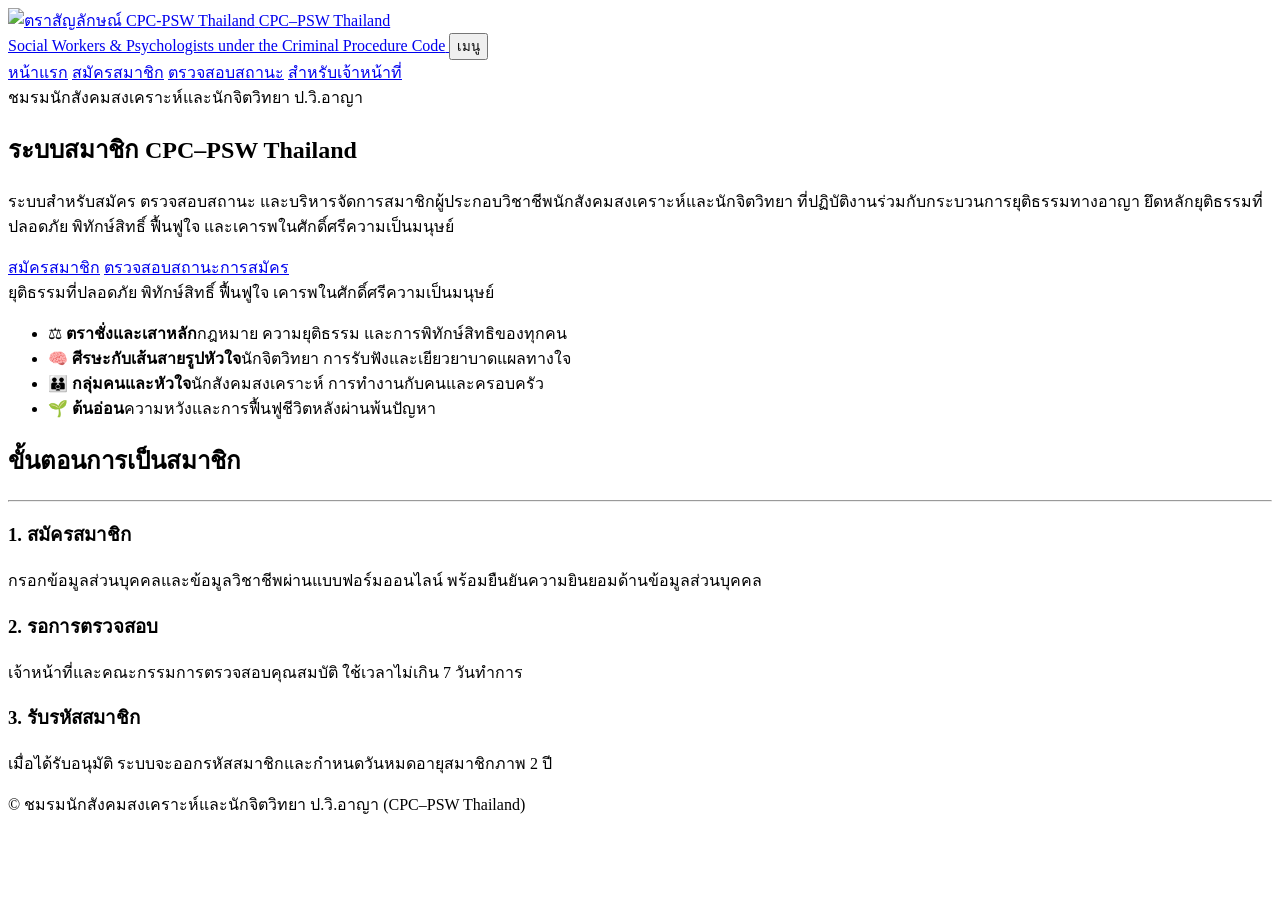
==== index.html @ a9001b17 "Add files via upload" ====
<!DOCTYPE html>
<html lang="th">
<head>
<meta charset="UTF-8">
<meta name="viewport" content="width=device-width, initial-scale=1.0">
<title>CPC–PSW Thailand — ระบบสมาชิก</title>
<meta name="description" content="ระบบสมาชิกชมรมนักสังคมสงเคราะห์และนักจิตวิทยา ป.วิ.อาญา">
<link rel="icon" href="assets/img/logo.png">
<link rel="stylesheet" href="assets/css/style.css">
</head>
<body>

<header class="site-header">
  <div class="wrap">
    <a href="index.html" class="brand">
      <img src="assets/img/logo.png" alt="ตราสัญลักษณ์ CPC-PSW Thailand">
      <span>
        <span class="brand-th">CPC–PSW Thailand</span><br>
        <span class="brand-en">Social Workers &amp; Psychologists under the Criminal Procedure Code</span>
      </span>
    </a>
    <button class="nav-toggle" aria-label="เปิดเมนู">เมนู</button>
    <nav class="site-nav">
      <a href="index.html" aria-current="page">หน้าแรก</a>
      <a href="register.html">สมัครสมาชิก</a>
      <a href="status.html">ตรวจสอบสถานะ</a>
      <a href="admin.html">สำหรับเจ้าหน้าที่</a>
    </nav>
  </div>
</header>

<section class="hero">
  <div class="wrap hero-grid">
    <div>
      <div class="hero-tag">ชมรมนักสังคมสงเคราะห์และนักจิตวิทยา ป.วิ.อาญา</div>
      <h1>ระบบสมาชิก CPC–PSW Thailand</h1>
      <p>ระบบสำหรับสมัคร ตรวจสอบสถานะ และบริหารจัดการสมาชิกผู้ประกอบวิชาชีพนักสังคมสงเคราะห์และนักจิตวิทยา ที่ปฏิบัติงานร่วมกับกระบวนการยุติธรรมทางอาญา ยึดหลักยุติธรรมที่ปลอดภัย พิทักษ์สิทธิ์ ฟื้นฟูใจ และเคารพในศักดิ์ศรีความเป็นมนุษย์</p>
      <div class="hero-actions">
        <a href="register.html" class="btn btn-primary">สมัครสมาชิก</a>
        <a href="status.html" class="btn btn-outline">ตรวจสอบสถานะการสมัคร</a>
      </div>
      <div class="value-strip">
        <span>ยุติธรรมที่ปลอดภัย</span>
        <span>พิทักษ์สิทธิ์</span>
        <span>ฟื้นฟูใจ</span>
        <span>เคารพในศักดิ์ศรีความเป็นมนุษย์</span>
      </div>
    </div>

    <div class="emblem-card">
      <ul>
        <li>
          <span class="emblem-ic">⚖</span>
          <span><strong>ตราชั่งและเสาหลัก</strong><span>กฎหมาย ความยุติธรรม และการพิทักษ์สิทธิของทุกคน</span></span>
        </li>
        <li>
          <span class="emblem-ic">🧠</span>
          <span><strong>ศีรษะกับเส้นสายรูปหัวใจ</strong><span>นักจิตวิทยา การรับฟังและเยียวยาบาดแผลทางใจ</span></span>
        </li>
        <li>
          <span class="emblem-ic">👪</span>
          <span><strong>กลุ่มคนและหัวใจ</strong><span>นักสังคมสงเคราะห์ การทำงานกับคนและครอบครัว</span></span>
        </li>
        <li>
          <span class="emblem-ic">🌱</span>
          <span><strong>ต้นอ่อน</strong><span>ความหวังและการฟื้นฟูชีวิตหลังผ่านพ้นปัญหา</span></span>
        </li>
      </ul>
    </div>
  </div>
</section>

<section class="section">
  <div class="wrap">
    <h2>ขั้นตอนการเป็นสมาชิก</h2>
    <hr class="rule">
    <div class="card-grid">
      <div class="info-card">
        <h3>1. สมัครสมาชิก</h3>
        <p>กรอกข้อมูลส่วนบุคคลและข้อมูลวิชาชีพผ่านแบบฟอร์มออนไลน์ พร้อมยืนยันความยินยอมด้านข้อมูลส่วนบุคคล</p>
      </div>
      <div class="info-card">
        <h3>2. รอการตรวจสอบ</h3>
        <p>เจ้าหน้าที่และคณะกรรมการตรวจสอบคุณสมบัติ ใช้เวลาไม่เกิน 7 วันทำการ</p>
      </div>
      <div class="info-card">
        <h3>3. รับรหัสสมาชิก</h3>
        <p>เมื่อได้รับอนุมัติ ระบบจะออกรหัสสมาชิกและกำหนดวันหมดอายุสมาชิกภาพ 2 ปี</p>
      </div>
    </div>
  </div>
</section>

<footer class="site-footer">
  <div class="wrap">
    © <span data-year></span> ชมรมนักสังคมสงเคราะห์และนักจิตวิทยา ป.วิ.อาญา (CPC–PSW Thailand)
  </div>
</footer>

<script src="assets/js/config.js"></script>
<script src="assets/js/app.js"></script>
</body>
</html>
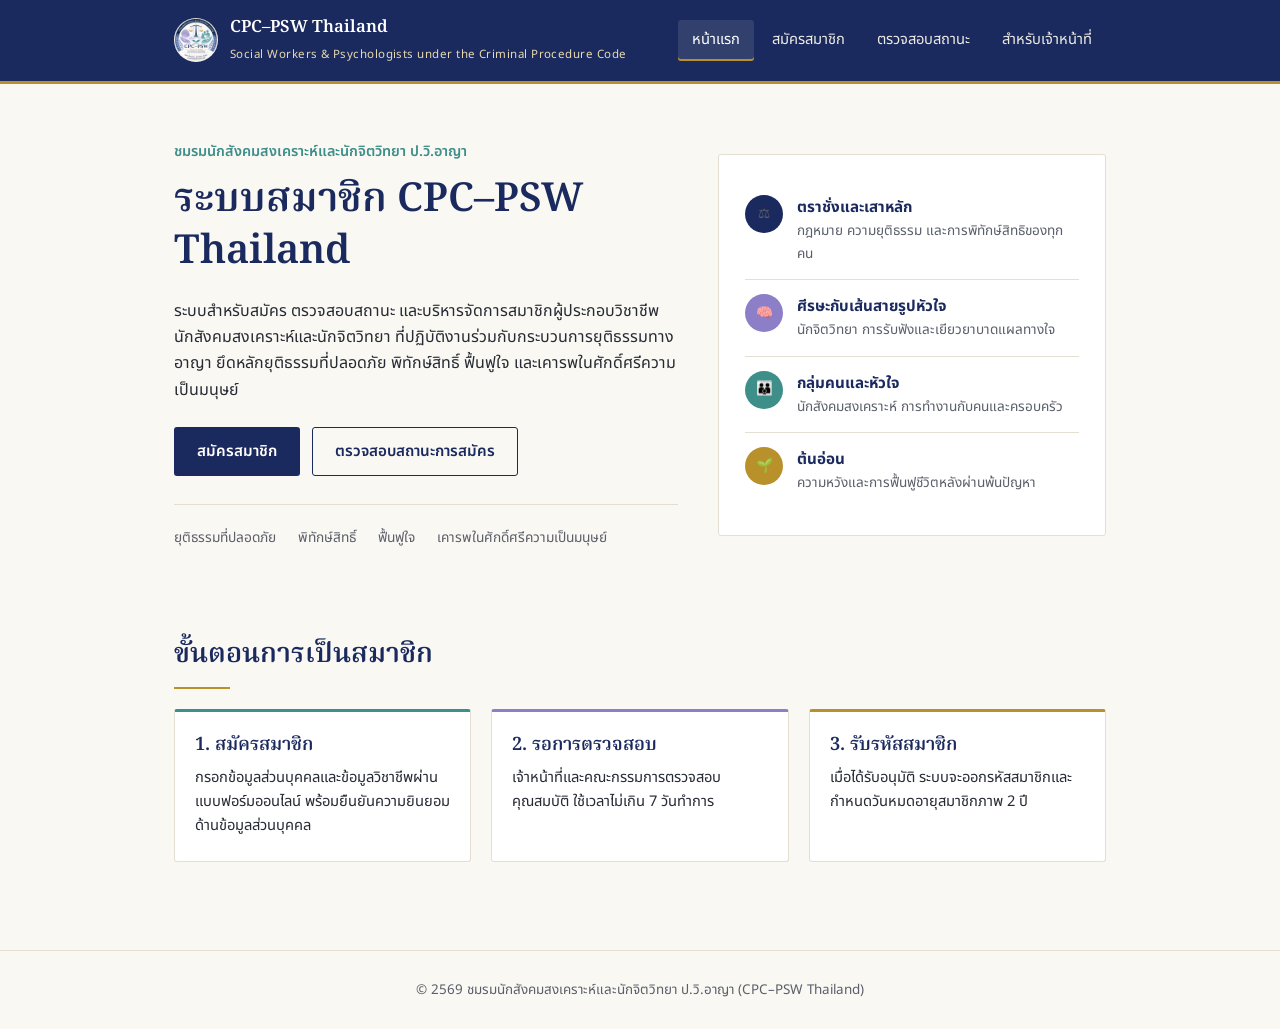
==== commit ad17146d: "Add files via upload" ====
--- a/index.html
+++ b/index.html
@@ -5,15 +5,15 @@
 <meta name="viewport" content="width=device-width, initial-scale=1.0">
 <title>CPC–PSW Thailand — ระบบสมาชิก</title>
 <meta name="description" content="ระบบสมาชิกชมรมนักสังคมสงเคราะห์และนักจิตวิทยา ป.วิ.อาญา">
-<link rel="icon" href="assets/img/logo.png">
-<link rel="stylesheet" href="assets/css/style.css">
+<link rel="icon" href="logo.png">
+<link rel="stylesheet" href="style.css">
 </head>
 <body>
 
 <header class="site-header">
   <div class="wrap">
     <a href="index.html" class="brand">
-      <img src="assets/img/logo.png" alt="ตราสัญลักษณ์ CPC-PSW Thailand">
+      <img src="logo.png" alt="ตราสัญลักษณ์ CPC-PSW Thailand">
       <span>
         <span class="brand-th">CPC–PSW Thailand</span><br>
         <span class="brand-en">Social Workers &amp; Psychologists under the Criminal Procedure Code</span>
@@ -97,7 +97,7 @@
   </div>
 </footer>
 
-<script src="assets/js/config.js"></script>
-<script src="assets/js/app.js"></script>
+<script src="config.js"></script>
+<script src="app.js"></script>
 </body>
 </html>
--- a/style.css
+++ b/style.css
@@ -0,0 +1,527 @@
+/* ==========================================================================
+   CPC-PSW Thailand — ระบบสมาชิก
+   Design tokens: institutional / "ledger" aesthetic drawn from the club seal
+   ========================================================================== */
+
+@import url('https://fonts.googleapis.com/css2?family=Noto+Serif+Thai:wght@500;600;700&family=Noto+Sans+Thai:wght@400;500;600;700&display=swap');
+
+:root {
+  --navy: #1B2A5E;
+  --navy-deep: #121D45;
+  --gold: #B8912B;
+  --gold-soft: #E7D9AF;
+  --purple: #8C7EC7;
+  --teal: #3E8E8A;
+  --cream: #FAF8F3;
+  --panel: #FFFFFF;
+  --ink: #262A34;
+  --ink-soft: #5B5F6B;
+  --line: #E4DFD2;
+  --red: #B8503F;
+  --radius: 3px;
+
+  --font-display: 'Noto Serif Thai', 'Noto Serif', serif;
+  --font-body: 'Noto Sans Thai', 'Noto Sans', system-ui, sans-serif;
+}
+
+* { box-sizing: border-box; }
+
+html { scroll-behavior: smooth; }
+
+body {
+  margin: 0;
+  background: var(--cream);
+  color: var(--ink);
+  font-family: var(--font-body);
+  font-size: 16px;
+  line-height: 1.65;
+  -webkit-font-smoothing: antialiased;
+}
+
+img { max-width: 100%; display: block; }
+
+a { color: var(--navy); }
+
+h1, h2, h3 {
+  font-family: var(--font-display);
+  color: var(--navy);
+  font-weight: 600;
+  line-height: 1.3;
+  margin: 0 0 .5em;
+}
+
+h1 { font-size: clamp(1.7rem, 1.3rem + 1.6vw, 2.5rem); }
+h2 { font-size: clamp(1.3rem, 1.1rem + 0.8vw, 1.7rem); }
+h3 { font-size: 1.15rem; }
+
+p { margin: 0 0 1em; color: var(--ink); max-width: 68ch; }
+
+.muted { color: var(--ink-soft); }
+
+/* ---------- layout ---------- */
+.wrap {
+  max-width: 980px;
+  margin: 0 auto;
+  padding: 0 24px;
+}
+
+.panel {
+  background: var(--panel);
+  border: 1px solid var(--line);
+  border-radius: var(--radius);
+  padding: 32px;
+}
+
+.rule {
+  border: none;
+  border-top: 2px solid var(--gold);
+  width: 56px;
+  margin: 6px 0 20px;
+}
+
+.rule.center { margin-left: auto; margin-right: auto; }
+
+.section {
+  padding: 48px 0;
+}
+
+.section + .section {
+  border-top: 1px solid var(--line);
+}
+
+/* ---------- header ---------- */
+.site-header {
+  background: var(--navy);
+  border-bottom: 3px solid var(--gold);
+}
+
+.site-header .wrap {
+  display: flex;
+  align-items: center;
+  gap: 16px;
+  padding-top: 14px;
+  padding-bottom: 14px;
+}
+
+.brand {
+  display: flex;
+  align-items: center;
+  gap: 12px;
+  text-decoration: none;
+  color: #fff;
+}
+
+.brand img {
+  width: 44px;
+  height: 44px;
+  border-radius: 50%;
+}
+
+.brand .brand-th {
+  font-family: var(--font-display);
+  font-size: 1.05rem;
+  font-weight: 600;
+  color: #fff;
+  line-height: 1.2;
+}
+
+.brand .brand-en {
+  font-size: .72rem;
+  letter-spacing: .04em;
+  color: var(--gold-soft);
+}
+
+.site-nav {
+  margin-left: auto;
+  display: flex;
+  gap: 4px;
+}
+
+.site-nav a {
+  color: #EDEBE2;
+  text-decoration: none;
+  font-size: .92rem;
+  padding: 8px 14px;
+  border-radius: var(--radius);
+  transition: background .15s ease, color .15s ease;
+}
+
+.site-nav a:hover,
+.site-nav a[aria-current="page"] {
+  background: rgba(255,255,255,.1);
+  color: #fff;
+}
+
+.site-nav a[aria-current="page"] {
+  box-shadow: inset 0 -2px 0 var(--gold);
+}
+
+/* mobile nav toggle */
+.nav-toggle { display: none; }
+
+@media (max-width: 640px) {
+  .site-nav {
+    position: absolute;
+    top: 64px; left: 0; right: 0;
+    background: var(--navy-deep);
+    flex-direction: column;
+    padding: 8px 24px 16px;
+    display: none;
+  }
+  .site-nav.open { display: flex; }
+  .nav-toggle {
+    display: inline-flex;
+    margin-left: auto;
+    background: none;
+    border: 1px solid rgba(255,255,255,.35);
+    color: #fff;
+    border-radius: var(--radius);
+    padding: 6px 10px;
+    font-size: .85rem;
+    cursor: pointer;
+  }
+  .site-header .wrap { flex-wrap: wrap; position: relative; }
+}
+
+/* ---------- hero ---------- */
+.hero {
+  padding: 56px 0 40px;
+}
+
+.hero-grid {
+  display: grid;
+  grid-template-columns: 1.3fr 1fr;
+  gap: 40px;
+  align-items: center;
+}
+
+@media (max-width: 780px) {
+  .hero-grid { grid-template-columns: 1fr; }
+}
+
+.hero-tag {
+  font-family: var(--font-body);
+  color: var(--teal);
+  font-weight: 600;
+  font-size: .9rem;
+  margin-bottom: 10px;
+}
+
+.hero-actions {
+  display: flex;
+  gap: 12px;
+  margin-top: 24px;
+  flex-wrap: wrap;
+}
+
+.value-strip {
+  display: flex;
+  flex-wrap: wrap;
+  gap: 10px 22px;
+  margin-top: 28px;
+  padding-top: 22px;
+  border-top: 1px solid var(--line);
+  font-size: .86rem;
+  color: var(--ink-soft);
+}
+
+.emblem-card {
+  background: var(--panel);
+  border: 1px solid var(--line);
+  border-radius: var(--radius);
+  padding: 26px;
+}
+
+.emblem-card ul { list-style: none; margin: 0; padding: 0; }
+
+.emblem-card li {
+  display: flex;
+  gap: 14px;
+  padding: 14px 0;
+}
+
+.emblem-card li + li { border-top: 1px solid var(--line); }
+
+.emblem-ic {
+  flex: none;
+  width: 38px; height: 38px;
+  border-radius: 50%;
+  display: flex; align-items: center; justify-content: center;
+  color: #fff;
+  font-size: 1rem;
+}
+
+.emblem-card li:nth-child(1) .emblem-ic { background: var(--navy); }
+.emblem-card li:nth-child(2) .emblem-ic { background: var(--purple); }
+.emblem-card li:nth-child(3) .emblem-ic { background: var(--teal); }
+.emblem-card li:nth-child(4) .emblem-ic { background: var(--gold); }
+
+.emblem-card strong { display: block; color: var(--navy); font-size: .95rem; }
+.emblem-card span { color: var(--ink-soft); font-size: .85rem; }
+
+/* ---------- cards / grids ---------- */
+.card-grid {
+  display: grid;
+  grid-template-columns: repeat(3, 1fr);
+  gap: 20px;
+}
+
+@media (max-width: 780px) {
+  .card-grid { grid-template-columns: 1fr; }
+}
+
+.info-card {
+  border: 1px solid var(--line);
+  border-top: 3px solid var(--teal);
+  background: var(--panel);
+  padding: 22px 20px;
+  border-radius: var(--radius);
+}
+
+.info-card:nth-child(2) { border-top-color: var(--purple); }
+.info-card:nth-child(3) { border-top-color: var(--gold); }
+
+.info-card h3 { margin-bottom: 8px; }
+.info-card p { font-size: .92rem; margin: 0; }
+
+/* ---------- forms ---------- */
+form fieldset {
+  border: none;
+  padding: 0;
+  margin: 0 0 28px;
+}
+
+form legend {
+  font-family: var(--font-display);
+  color: var(--navy);
+  font-weight: 600;
+  font-size: 1.05rem;
+  padding: 0 0 4px;
+  margin-bottom: 14px;
+  border-bottom: 2px solid var(--gold);
+  width: 100%;
+}
+
+.field-grid {
+  display: grid;
+  grid-template-columns: 1fr 1fr;
+  gap: 18px;
+}
+
+@media (max-width: 640px) {
+  .field-grid { grid-template-columns: 1fr; }
+}
+
+.field { margin-bottom: 18px; }
+.field.full { grid-column: 1 / -1; }
+
+label {
+  display: block;
+  font-size: .88rem;
+  font-weight: 600;
+  color: var(--ink);
+  margin-bottom: 6px;
+}
+
+label .req { color: var(--red); margin-left: 2px; }
+
+input[type=text], input[type=tel], input[type=email], input[type=date],
+input[type=number], input[type=password], select, textarea {
+  width: 100%;
+  padding: 10px 12px;
+  border: 1px solid #C9C3B3;
+  border-radius: var(--radius);
+  font-family: var(--font-body);
+  font-size: .95rem;
+  background: #fff;
+  color: var(--ink);
+}
+
+input:focus, select:focus, textarea:focus {
+  outline: none;
+  border-color: var(--navy);
+  box-shadow: 0 0 0 3px rgba(27,42,94,.12);
+}
+
+textarea { min-height: 90px; resize: vertical; }
+
+.radio-row, .check-row {
+  display: flex;
+  gap: 20px;
+  flex-wrap: wrap;
+  align-items: center;
+}
+
+.radio-opt, .check-opt {
+  display: flex;
+  align-items: center;
+  gap: 8px;
+  font-weight: 400;
+  font-size: .92rem;
+}
+
+.radio-opt input, .check-opt input { width: auto; }
+
+.consent-box {
+  background: var(--cream);
+  border: 1px solid var(--line);
+  border-radius: var(--radius);
+  padding: 16px 18px;
+  font-size: .88rem;
+  color: var(--ink-soft);
+}
+
+.hint { font-size: .8rem; color: var(--ink-soft); margin-top: 4px; }
+
+/* ---------- buttons ---------- */
+.btn {
+  display: inline-flex;
+  align-items: center;
+  justify-content: center;
+  gap: 8px;
+  padding: 11px 22px;
+  border-radius: var(--radius);
+  font-family: var(--font-body);
+  font-weight: 600;
+  font-size: .95rem;
+  text-decoration: none;
+  cursor: pointer;
+  border: 1px solid transparent;
+  transition: background .15s ease, color .15s ease, border-color .15s ease;
+}
+
+.btn-primary { background: var(--navy); color: #fff; }
+.btn-primary:hover { background: var(--navy-deep); }
+
+.btn-outline { background: transparent; color: var(--navy); border-color: var(--navy); }
+.btn-outline:hover { background: var(--navy); color: #fff; }
+
+.btn-gold { background: var(--gold); color: #fff; }
+.btn-gold:hover { background: #9C7A22; }
+
+.btn-danger { background: transparent; color: var(--red); border-color: var(--red); }
+.btn-danger:hover { background: var(--red); color: #fff; }
+
+.btn-sm { padding: 6px 12px; font-size: .82rem; }
+
+.btn[disabled] { opacity: .55; cursor: not-allowed; }
+
+/* ---------- status badges ---------- */
+.badge {
+  display: inline-block;
+  padding: 4px 12px;
+  border-radius: 999px;
+  font-size: .8rem;
+  font-weight: 600;
+}
+
+.badge-pending { background: #F3E7C9; color: #8A6A10; }
+.badge-active { background: #D8EEEA; color: #1F6B66; }
+.badge-rejected { background: #F4DEDA; color: var(--red); }
+.badge-suspended { background: #E6E1F3; color: #5B4A96; }
+.badge-expired { background: #E7E7E7; color: #66686E; }
+
+/* ---------- messages ---------- */
+.alert {
+  padding: 14px 16px;
+  border-radius: var(--radius);
+  font-size: .92rem;
+  margin-bottom: 20px;
+  border: 1px solid transparent;
+}
+
+.alert-success { background: #E4F1EE; color: #1F6B66; border-color: #BFE0D8; }
+.alert-error { background: #F7E7E3; color: var(--red); border-color: #ECC4BA; }
+.alert-info { background: #EDEEF7; color: var(--navy); border-color: #D2D6EE; }
+
+/* ---------- result / member card ---------- */
+.result-card {
+  border: 1px solid var(--line);
+  border-radius: var(--radius);
+  overflow: hidden;
+  background: var(--panel);
+}
+
+.result-card .rc-head {
+  background: var(--navy);
+  color: #fff;
+  padding: 18px 22px;
+  display: flex;
+  justify-content: space-between;
+  align-items: center;
+  gap: 12px;
+  flex-wrap: wrap;
+}
+
+.result-card .rc-body {
+  padding: 22px;
+  display: grid;
+  grid-template-columns: repeat(2, 1fr);
+  gap: 14px 24px;
+}
+
+@media (max-width: 560px) {
+  .result-card .rc-body { grid-template-columns: 1fr; }
+}
+
+.rc-item .rc-label { font-size: .78rem; color: var(--ink-soft); }
+.rc-item .rc-value { font-size: .98rem; font-weight: 600; color: var(--ink); }
+
+/* ---------- table (admin) ---------- */
+.table-wrap { overflow-x: auto; border: 1px solid var(--line); border-radius: var(--radius); }
+
+table { width: 100%; border-collapse: collapse; font-size: .88rem; min-width: 760px; }
+
+thead th {
+  background: var(--navy);
+  color: #fff;
+  text-align: left;
+  padding: 10px 12px;
+  font-weight: 600;
+  white-space: nowrap;
+}
+
+tbody td {
+  padding: 10px 12px;
+  border-top: 1px solid var(--line);
+  vertical-align: middle;
+}
+
+tbody tr:nth-child(even) { background: #FBFAF6; }
+
+.row-actions { display: flex; gap: 6px; flex-wrap: wrap; }
+
+.filter-bar {
+  display: flex;
+  gap: 10px;
+  flex-wrap: wrap;
+  align-items: center;
+  margin-bottom: 16px;
+}
+
+.filter-bar select, .filter-bar input {
+  width: auto;
+}
+
+/* ---------- footer ---------- */
+.site-footer {
+  border-top: 1px solid var(--line);
+  padding: 28px 0;
+  margin-top: 40px;
+  font-size: .84rem;
+  color: var(--ink-soft);
+  text-align: center;
+}
+
+/* ---------- utility ---------- */
+.stack { display: flex; flex-direction: column; gap: 16px; }
+.center { text-align: center; }
+.hidden { display: none !important; }
+.spinner {
+  width: 18px; height: 18px;
+  border: 2px solid rgba(255,255,255,.4);
+  border-top-color: #fff;
+  border-radius: 50%;
+  animation: spin .7s linear infinite;
+}
+@keyframes spin { to { transform: rotate(360deg); } }
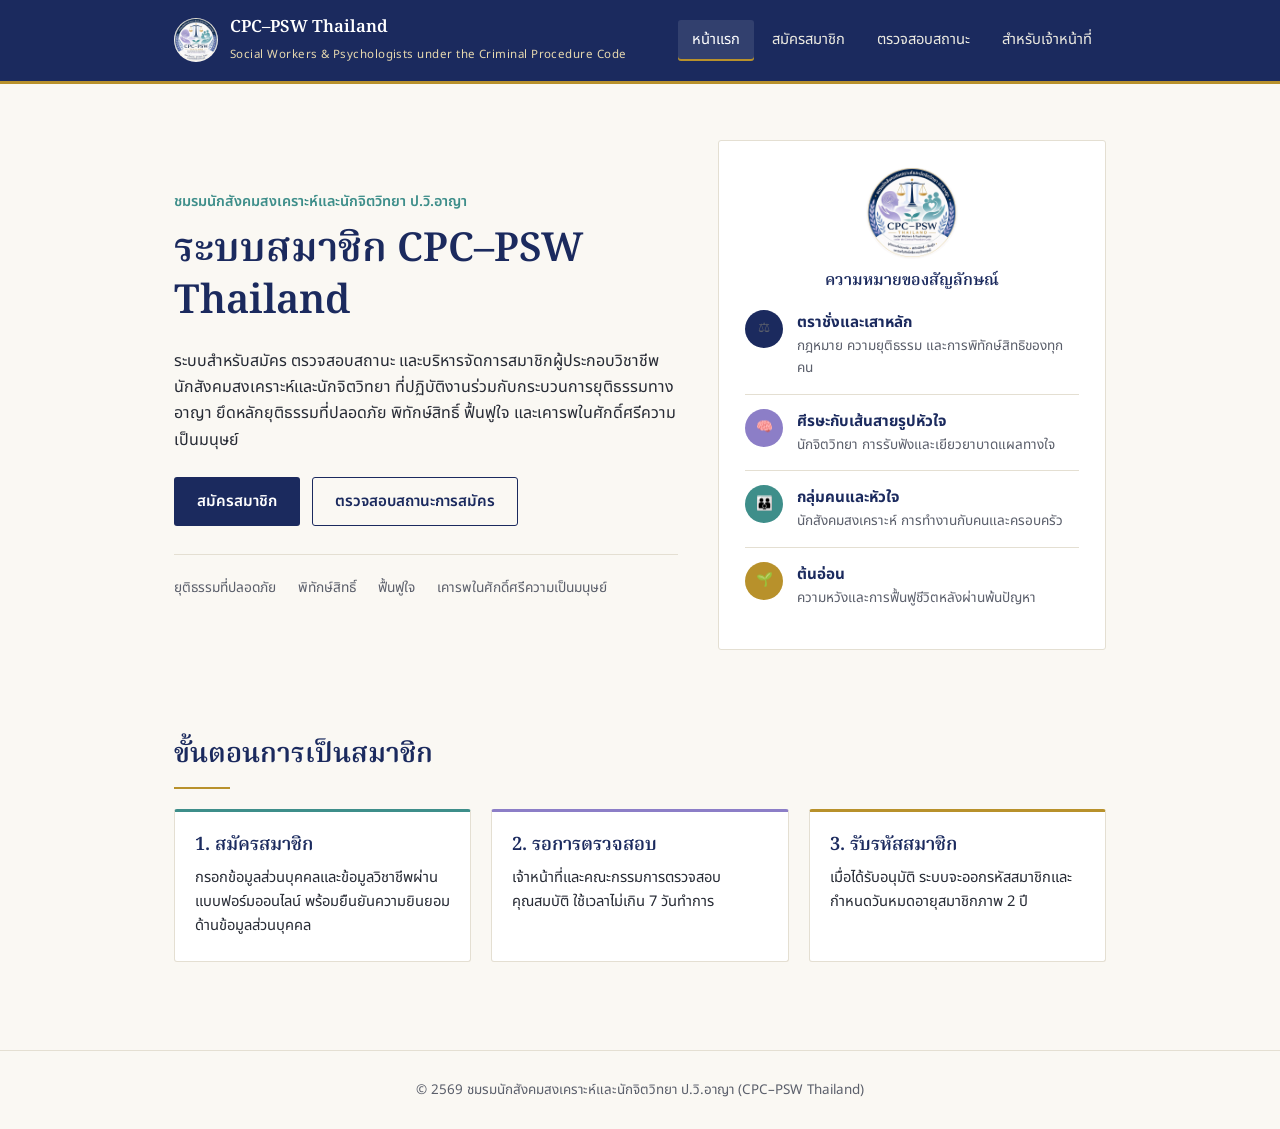
==== commit dc4e56eb: "Add files via upload" ====
--- a/index.html
+++ b/index.html
@@ -48,6 +48,10 @@
     </div>
 
     <div class="emblem-card">
+      <div class="emblem-card-logo">
+        <img src="logo.png" alt="ตราสัญลักษณ์ชมรม CPC–PSW Thailand">
+      </div>
+      <h3 class="emblem-card-title">ความหมายของสัญลักษณ์</h3>
       <ul>
         <li>
           <span class="emblem-ic">⚖</span>
--- a/style.css
+++ b/style.css
@@ -232,6 +232,24 @@
   padding: 26px;
 }
 
+.emblem-card-logo {
+  display: flex;
+  justify-content: center;
+  margin-bottom: 12px;
+}
+
+.emblem-card-logo img {
+  width: 92px;
+  height: 92px;
+  border-radius: 50%;
+}
+
+.emblem-card-title {
+  text-align: center;
+  font-size: 1rem;
+  margin-bottom: 4px;
+}
+
 .emblem-card ul { list-style: none; margin: 0; padding: 0; }
 
 .emblem-card li {
@@ -361,6 +379,51 @@
 }
 
 .radio-opt input, .check-opt input { width: auto; }
+
+/* member type selection cards */
+.member-type-grid {
+  display: grid;
+  grid-template-columns: repeat(3, 1fr);
+  gap: 14px;
+}
+
+@media (max-width: 720px) {
+  .member-type-grid { grid-template-columns: 1fr; }
+}
+
+.member-type-opt {
+  display: block;
+  border: 1px solid #C9C3B3;
+  border-radius: var(--radius);
+  padding: 14px 16px;
+  cursor: pointer;
+  transition: border-color .15s ease, background .15s ease;
+  font-weight: 400;
+}
+
+.member-type-opt:has(input:checked) {
+  border-color: var(--navy);
+  background: #F1F2F8;
+}
+
+.member-type-opt input {
+  width: auto;
+  margin-right: 8px;
+}
+
+.mt-title {
+  font-weight: 700;
+  color: var(--navy);
+  font-size: .95rem;
+}
+
+.mt-desc {
+  display: block;
+  margin-top: 6px;
+  font-size: .82rem;
+  color: var(--ink-soft);
+  line-height: 1.5;
+}
 
 .consent-box {
   background: var(--cream);
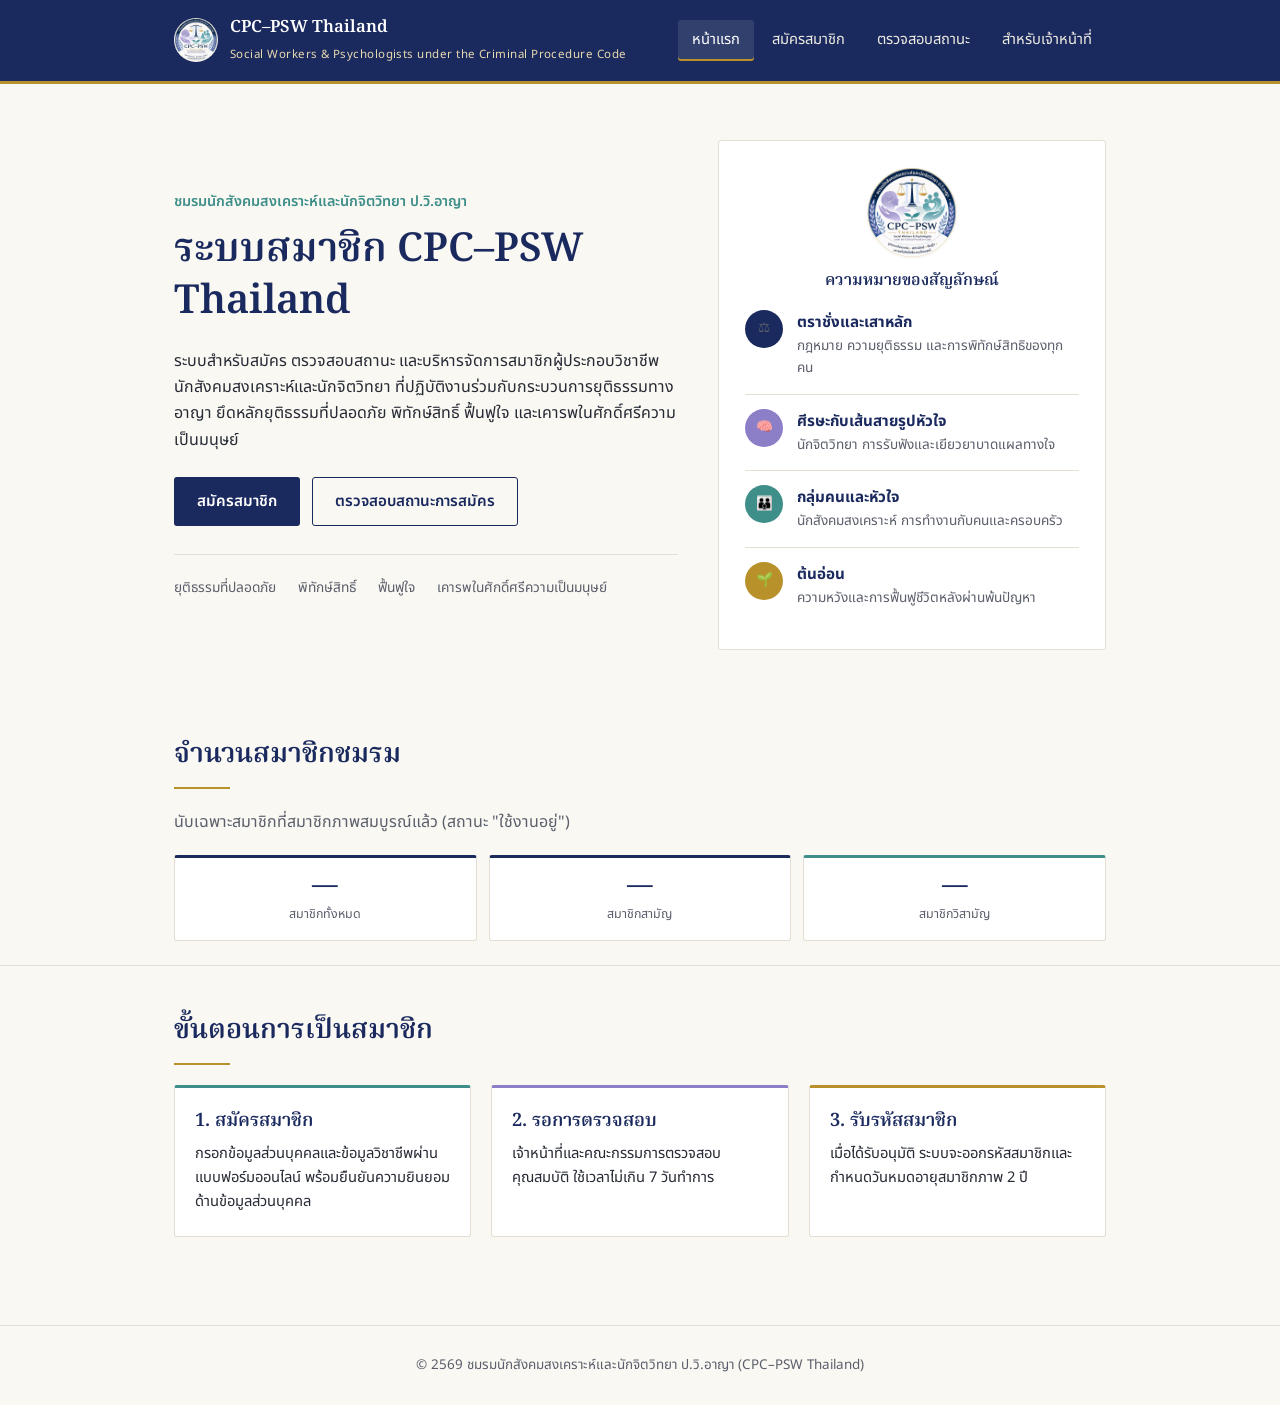
==== commit 42ddb525: "Add files via upload" ====
--- a/index.html
+++ b/index.html
@@ -74,6 +74,32 @@
   </div>
 </section>
 
+<section class="section" style="padding-bottom:0">
+  <div class="wrap">
+    <h2>จำนวนสมาชิกชมรม</h2>
+    <hr class="rule">
+    <p class="muted" style="margin-bottom:20px">นับเฉพาะสมาชิกที่สมาชิกภาพสมบูรณ์แล้ว (สถานะ "ใช้งานอยู่")</p>
+    <div class="stat-grid">
+      <div class="stat-card">
+        <div class="stat-value" id="pubStatTotal">—</div>
+        <div class="stat-label">สมาชิกทั้งหมด</div>
+      </div>
+      <div class="stat-card stat-type-samanya">
+        <div class="stat-value" id="pubStatSamanya">—</div>
+        <div class="stat-label">สมาชิกสามัญ</div>
+      </div>
+      <div class="stat-card stat-type-wisamanya">
+        <div class="stat-value" id="pubStatWisamanya">—</div>
+        <div class="stat-label">สมาชิกวิสามัญ</div>
+      </div>
+      <div class="stat-card stat-type-honorary hidden" id="pubStatHonoraryCard">
+        <div class="stat-value" id="pubStatHonorary">—</div>
+        <div class="stat-label">สมาชิกกิตติมศักดิ์</div>
+      </div>
+    </div>
+  </div>
+</section>
+
 <section class="section">
   <div class="wrap">
     <h2>ขั้นตอนการเป็นสมาชิก</h2>
@@ -103,5 +129,6 @@
 
 <script src="config.js"></script>
 <script src="app.js"></script>
+<script src="index.js"></script>
 </body>
 </html>
--- a/style.css
+++ b/style.css
@@ -11,7 +11,9 @@
   --gold: #B8912B;
   --gold-soft: #E7D9AF;
   --purple: #8C7EC7;
+  --purple-deep: #4A3F82;
   --teal: #3E8E8A;
+  --teal-deep: #1E4B49;
   --cream: #FAF8F3;
   --panel: #FFFFFF;
   --ink: #262A34;
@@ -363,6 +365,23 @@
 
 textarea { min-height: 90px; resize: vertical; }
 
+input[type=file] {
+  width: 100%;
+  padding: 9px 10px;
+  border: 1px dashed #C9C3B3;
+  border-radius: var(--radius);
+  background: var(--cream);
+  font-family: var(--font-body);
+  font-size: .88rem;
+  color: var(--ink-soft);
+}
+
+select:disabled {
+  background: #F3F1EA;
+  color: #9A9689;
+  cursor: not-allowed;
+}
+
 .radio-row, .check-row {
   display: flex;
   gap: 20px;
@@ -383,12 +402,8 @@
 /* member type selection cards */
 .member-type-grid {
   display: grid;
-  grid-template-columns: repeat(3, 1fr);
+  grid-template-columns: repeat(auto-fit, minmax(240px, 1fr));
   gap: 14px;
-}
-
-@media (max-width: 720px) {
-  .member-type-grid { grid-template-columns: 1fr; }
 }
 
 .member-type-opt {
@@ -483,6 +498,7 @@
 .badge-rejected { background: #F4DEDA; color: var(--red); }
 .badge-suspended { background: #E6E1F3; color: #5B4A96; }
 .badge-expired { background: #E7E7E7; color: #66686E; }
+.badge-needinfo { background: #FCE4D6; color: #B8622F; }
 
 /* ---------- messages ---------- */
 .alert {
@@ -564,6 +580,508 @@
 
 .filter-bar select, .filter-bar input {
   width: auto;
+}
+
+/* ---------- admin dashboard stats ---------- */
+.stat-grid {
+  display: grid;
+  grid-template-columns: repeat(auto-fit, minmax(120px, 1fr));
+  gap: 12px;
+  margin-bottom: 24px;
+}
+
+@media (max-width: 520px) {
+  .stat-grid { grid-template-columns: repeat(2, 1fr); }
+}
+
+.stat-card {
+  background: var(--panel);
+  border: 1px solid var(--line);
+  border-top: 3px solid var(--navy);
+  border-radius: var(--radius);
+  padding: 14px 16px;
+  text-align: center;
+}
+
+.stat-card.stat-pending { border-top-color: var(--gold); }
+.stat-card.stat-needinfo { border-top-color: #B8622F; }
+.stat-card.stat-active { border-top-color: var(--teal); }
+.stat-card.stat-suspended { border-top-color: var(--purple); }
+.stat-card.stat-expired { border-top-color: #9A9689; }
+.stat-card.stat-rejected { border-top-color: var(--red); }
+
+.stat-card.stat-type-samanya { border-top-color: var(--navy); }
+.stat-card.stat-type-wisamanya { border-top-color: var(--teal); }
+.stat-card.stat-type-honorary { border-top-color: var(--purple); }
+
+/* ---------- profession ratio bar ---------- */
+.profession-bar {
+  display: flex;
+  height: 14px;
+  border-radius: 999px;
+  overflow: hidden;
+  background: var(--line);
+  margin-bottom: 16px;
+}
+
+.profession-bar-seg {
+  height: 100%;
+  transition: width .3s ease;
+}
+
+.seg-social { background: var(--teal); }
+.seg-psych { background: var(--purple); }
+.seg-other { background: var(--gold); }
+
+.profession-legend {
+  display: flex;
+  gap: 22px;
+  flex-wrap: wrap;
+  font-size: .88rem;
+  color: var(--ink);
+}
+
+.profession-legend-item {
+  display: flex;
+  align-items: center;
+  gap: 8px;
+}
+
+.profession-legend .dot {
+  width: 10px;
+  height: 10px;
+  border-radius: 50%;
+  display: inline-block;
+  flex: none;
+}
+
+.dot-social { background: var(--teal); }
+.dot-psych { background: var(--purple); }
+.dot-other { background: var(--gold); }
+
+.seg-samanya { background: var(--navy); }
+.seg-wisamanya { background: var(--teal); }
+.seg-honorary { background: var(--purple); }
+.dot-samanya { background: var(--navy); }
+.dot-wisamanya { background: var(--teal); }
+.dot-honorary { background: var(--purple); }
+
+/* ---------- admin tabs ---------- */
+.admin-tabs {
+  display: flex;
+  gap: 4px;
+  border-bottom: 1px solid var(--line);
+  margin: 24px 0 20px;
+}
+
+.admin-tab {
+  background: none;
+  border: none;
+  border-bottom: 3px solid transparent;
+  padding: 10px 18px;
+  font-family: var(--font-body);
+  font-weight: 600;
+  font-size: .92rem;
+  color: var(--ink-soft);
+  cursor: pointer;
+  transition: color .15s ease, border-color .15s ease;
+}
+
+.admin-tab:hover { color: var(--navy); }
+
+.admin-tab.active {
+  color: var(--navy);
+  border-bottom-color: var(--gold);
+}
+
+.admin-tab-panel.hidden { display: none; }
+
+.stat-value {
+  font-family: var(--font-display);
+  font-size: 1.6rem;
+  font-weight: 700;
+  color: var(--navy);
+  line-height: 1.2;
+}
+
+.stat-label {
+  font-size: .78rem;
+  color: var(--ink-soft);
+  margin-top: 2px;
+}
+
+/* ---------- modal ---------- */
+.modal-backdrop {
+  position: fixed;
+  inset: 0;
+  background: rgba(20, 24, 40, .5);
+  display: flex;
+  align-items: center;
+  justify-content: center;
+  padding: 20px;
+  z-index: 100;
+}
+
+.modal-box {
+  background: var(--panel);
+  border-radius: var(--radius);
+  max-width: 640px;
+  width: 100%;
+  max-height: 86vh;
+  overflow-y: auto;
+  box-shadow: 0 20px 50px rgba(0,0,0,.25);
+}
+
+.modal-head {
+  display: flex;
+  align-items: center;
+  justify-content: space-between;
+  padding: 18px 22px;
+  border-bottom: 1px solid var(--line);
+  position: sticky;
+  top: 0;
+  background: var(--panel);
+}
+
+.modal-close {
+  background: none;
+  border: none;
+  font-size: 1.1rem;
+  color: var(--ink-soft);
+  cursor: pointer;
+  line-height: 1;
+  padding: 4px;
+}
+
+.modal-body {
+  padding: 22px;
+}
+
+.detail-section + .detail-section {
+  margin-top: 20px;
+  padding-top: 16px;
+  border-top: 1px solid var(--line);
+}
+
+.detail-section h4 {
+  font-family: var(--font-display);
+  color: var(--navy);
+  font-size: .95rem;
+  margin: 0 0 12px;
+}
+
+.detail-grid {
+  display: grid;
+  grid-template-columns: repeat(2, 1fr);
+  gap: 10px 20px;
+}
+
+@media (max-width: 520px) {
+  .detail-grid { grid-template-columns: 1fr; }
+}
+
+.detail-item .dt-label {
+  font-size: .76rem;
+  color: var(--ink-soft);
+}
+
+.detail-item .dt-value {
+  font-size: .92rem;
+  font-weight: 600;
+  color: var(--ink);
+  word-break: break-word;
+}
+
+.detail-photo {
+  max-width: 100%;
+  max-height: 320px;
+  border: 1px solid var(--line);
+  border-radius: var(--radius);
+  margin-top: 8px;
+}
+
+/* ---------- membership e-card (landscape, 16:9-ish "share image" size) ---------- */
+.member-ecard {
+  width: 100%;
+  max-width: 520px;
+  aspect-ratio: 16 / 9;
+  margin: 0 auto;
+  border-radius: 18px;
+  padding: 24px 26px 18px;
+  display: flex;
+  flex-direction: column;
+  justify-content: space-between;
+  color: #fff;
+  box-shadow: 0 20px 45px rgba(18, 29, 69, .38);
+  position: relative;
+  overflow: hidden;
+}
+
+/* ธีมสีตามประเภทสมาชิก */
+.member-ecard.theme-samanya {
+  background:
+    radial-gradient(circle at 100% 0%, rgba(184,145,43,.32), transparent 55%),
+    linear-gradient(155deg, var(--navy) 0%, var(--navy-deep) 100%);
+}
+
+.member-ecard.theme-wisamanya {
+  background:
+    radial-gradient(circle at 100% 0%, rgba(184,145,43,.28), transparent 55%),
+    linear-gradient(155deg, var(--teal) 0%, var(--teal-deep) 100%);
+}
+
+.member-ecard.theme-honorary {
+  background:
+    radial-gradient(circle at 100% 0%, rgba(184,145,43,.3), transparent 55%),
+    linear-gradient(155deg, var(--purple) 0%, var(--purple-deep) 100%);
+}
+
+.member-ecard::before {
+  content: "";
+  position: absolute;
+  inset: 0;
+  border: 1px solid rgba(231, 217, 175, .4);
+  border-radius: 18px;
+  pointer-events: none;
+  z-index: 4;
+}
+
+/* ลายเส้นทแยงบางๆ ทั่วบัตร ให้พื้นผิวมีมิติ (ลดความเข้มลงเพื่อไม่รบกวนการอ่านข้อความ) */
+.ecard-texture {
+  position: absolute;
+  inset: 0;
+  background-image: repeating-linear-gradient(
+    135deg,
+    rgba(255,255,255,.04) 0px,
+    rgba(255,255,255,.04) 2px,
+    transparent 2px,
+    transparent 16px
+  );
+  pointer-events: none;
+  z-index: 0;
+}
+
+/* วงกลมไล่เฉดขนาดใหญ่มุมขวาล่าง */
+.member-ecard::after {
+  content: "";
+  position: absolute;
+  width: 65%;
+  aspect-ratio: 1;
+  right: -18%;
+  bottom: -32%;
+  border-radius: 50%;
+  background: radial-gradient(circle, rgba(255,255,255,.10) 0%, transparent 68%);
+  pointer-events: none;
+  z-index: 1;
+}
+
+/* วงแหวนเส้นขอบบางมุมขวาบน */
+.ecard-ring {
+  position: absolute;
+  width: 130px;
+  height: 130px;
+  right: -35px;
+  top: -45px;
+  border-radius: 50%;
+  border: 1.5px solid rgba(231, 217, 175, .25);
+  pointer-events: none;
+  z-index: 1;
+}
+
+/* ลายจุดตกแต่งมุมขวาบน */
+.ecard-dots {
+  position: absolute;
+  top: 20px;
+  right: 56px;
+  width: 90px;
+  height: 54px;
+  background-image: radial-gradient(rgba(255,255,255,.32) 1.4px, transparent 1.8px);
+  background-size: 11px 11px;
+  pointer-events: none;
+  z-index: 1;
+}
+
+/* เส้นทแยงสีทองพาดมุมขวา */
+.ecard-diagonal {
+  position: absolute;
+  top: -25%;
+  right: 12%;
+  width: 3px;
+  height: 170%;
+  background: linear-gradient(rgba(231,217,175,0), rgba(231,217,175,.3), rgba(231,217,175,0));
+  transform: rotate(22deg);
+  pointer-events: none;
+  z-index: 1;
+}
+
+.ecard-diagonal.d2 {
+  right: 18%;
+  width: 2px;
+  opacity: .55;
+}
+
+/* ตราสัญลักษณ์เป็นลายน้ำขนาดใหญ่มุมขวาล่าง */
+.ecard-watermark {
+  position: absolute;
+  width: 240px;
+  height: 240px;
+  right: -55px;
+  bottom: -55px;
+  opacity: .08;
+  filter: brightness(0) invert(1);
+  transform: rotate(-8deg);
+  pointer-events: none;
+  z-index: 1;
+}
+
+/* ไอคอนเส้นบาง ๆ ที่หยิบยืมสัญลักษณ์จากตราชมรม (ตราชั่ง / ต้นอ่อน) มาเป็นลายพื้นหลัง */
+.ecard-icon {
+  position: absolute;
+  color: rgba(255,255,255,.08);
+  pointer-events: none;
+  z-index: 0;
+}
+
+.ecard-icon.icon-scale {
+  width: 128px;
+  height: 128px;
+  right: 86px;
+  top: 38%;
+  transform: translateY(-50%);
+}
+
+.ecard-icon.icon-sprout {
+  width: 64px;
+  height: 64px;
+  left: -12px;
+  bottom: -12px;
+  color: rgba(255,255,255,.10);
+}
+
+/* ไล่เฉดมืดบางๆ ด้านล่างบัตร ช่วยให้ข้อความรหัสสมาชิก/วันหมดอายุอ่านง่ายขึ้น
+   ไม่ว่าลายกราฟิกด้านหลังจะเป็นอย่างไร */
+.ecard-scrim-bottom {
+  position: absolute;
+  left: 0;
+  right: 0;
+  bottom: 0;
+  height: 42%;
+  background: linear-gradient(to top, rgba(5, 10, 30, .32), transparent);
+  pointer-events: none;
+  z-index: 1;
+}
+
+.ecard-row {
+  position: relative;
+  z-index: 2;
+}
+
+.ecard-top {
+  display: flex;
+  align-items: center;
+  gap: 13px;
+  padding-bottom: 14px;
+  border-bottom: 1px solid rgba(255,255,255,.18);
+}
+
+.ecard-logo {
+  width: 40px;
+  height: 40px;
+  border-radius: 50%;
+  background: #fff;
+  flex: none;
+  box-shadow: 0 2px 8px rgba(0,0,0,.25);
+}
+
+.ecard-org-text {
+  padding-left: 13px;
+  border-left: 1px solid rgba(255,255,255,.22);
+}
+
+.ecard-org-th {
+  font-family: var(--font-display);
+  font-weight: 700;
+  letter-spacing: .06em;
+  font-size: .86rem;
+  color: #fff;
+  text-shadow: 0 1px 4px rgba(0,0,0,.4);
+}
+
+.ecard-org-sub {
+  font-size: .64rem;
+  color: var(--gold-soft);
+  line-height: 1.45;
+  margin-top: 2px;
+  text-shadow: 0 1px 4px rgba(0,0,0,.4);
+}
+
+.ecard-body {
+  flex: 1;
+  display: flex;
+  flex-direction: column;
+  justify-content: center;
+  gap: 9px;
+  padding: 4px 0;
+}
+
+.ecard-name {
+  font-family: var(--font-display);
+  font-size: 1.36rem;
+  font-weight: 700;
+  color: #fff;
+  line-height: 1.3;
+  letter-spacing: .01em;
+  text-shadow: 0 1px 5px rgba(0,0,0,.4);
+}
+
+.ecard-type {
+  display: inline-block;
+  align-self: flex-start;
+  width: fit-content;
+  font-size: .7rem;
+  font-weight: 600;
+  letter-spacing: .02em;
+  color: var(--navy-deep);
+  background: var(--gold-soft);
+  padding: 4px 14px;
+  border-radius: 999px;
+}
+
+.ecard-meta {
+  display: flex;
+  justify-content: space-between;
+  align-items: flex-end;
+  gap: 16px;
+  padding-top: 14px;
+  border-top: 1px solid rgba(255,255,255,.22);
+  position: relative;
+}
+
+.ecard-label {
+  font-size: .62rem;
+  color: rgba(255,255,255,.78);
+  text-transform: uppercase;
+  letter-spacing: .05em;
+  text-shadow: 0 1px 3px rgba(0,0,0,.4);
+}
+
+.ecard-value {
+  font-size: .96rem;
+  font-weight: 700;
+  color: #fff;
+  margin-top: 3px;
+  font-family: var(--font-display);
+  text-shadow: 0 1px 4px rgba(0,0,0,.45);
+}
+
+.ecard-meta-item:last-child { text-align: right; }
+
+.ecard-tagline {
+  padding-top: 8px;
+  font-size: .58rem;
+  line-height: 1.5;
+  color: rgba(255,255,255,.6);
+  letter-spacing: .01em;
 }
 
 /* ---------- footer ---------- */
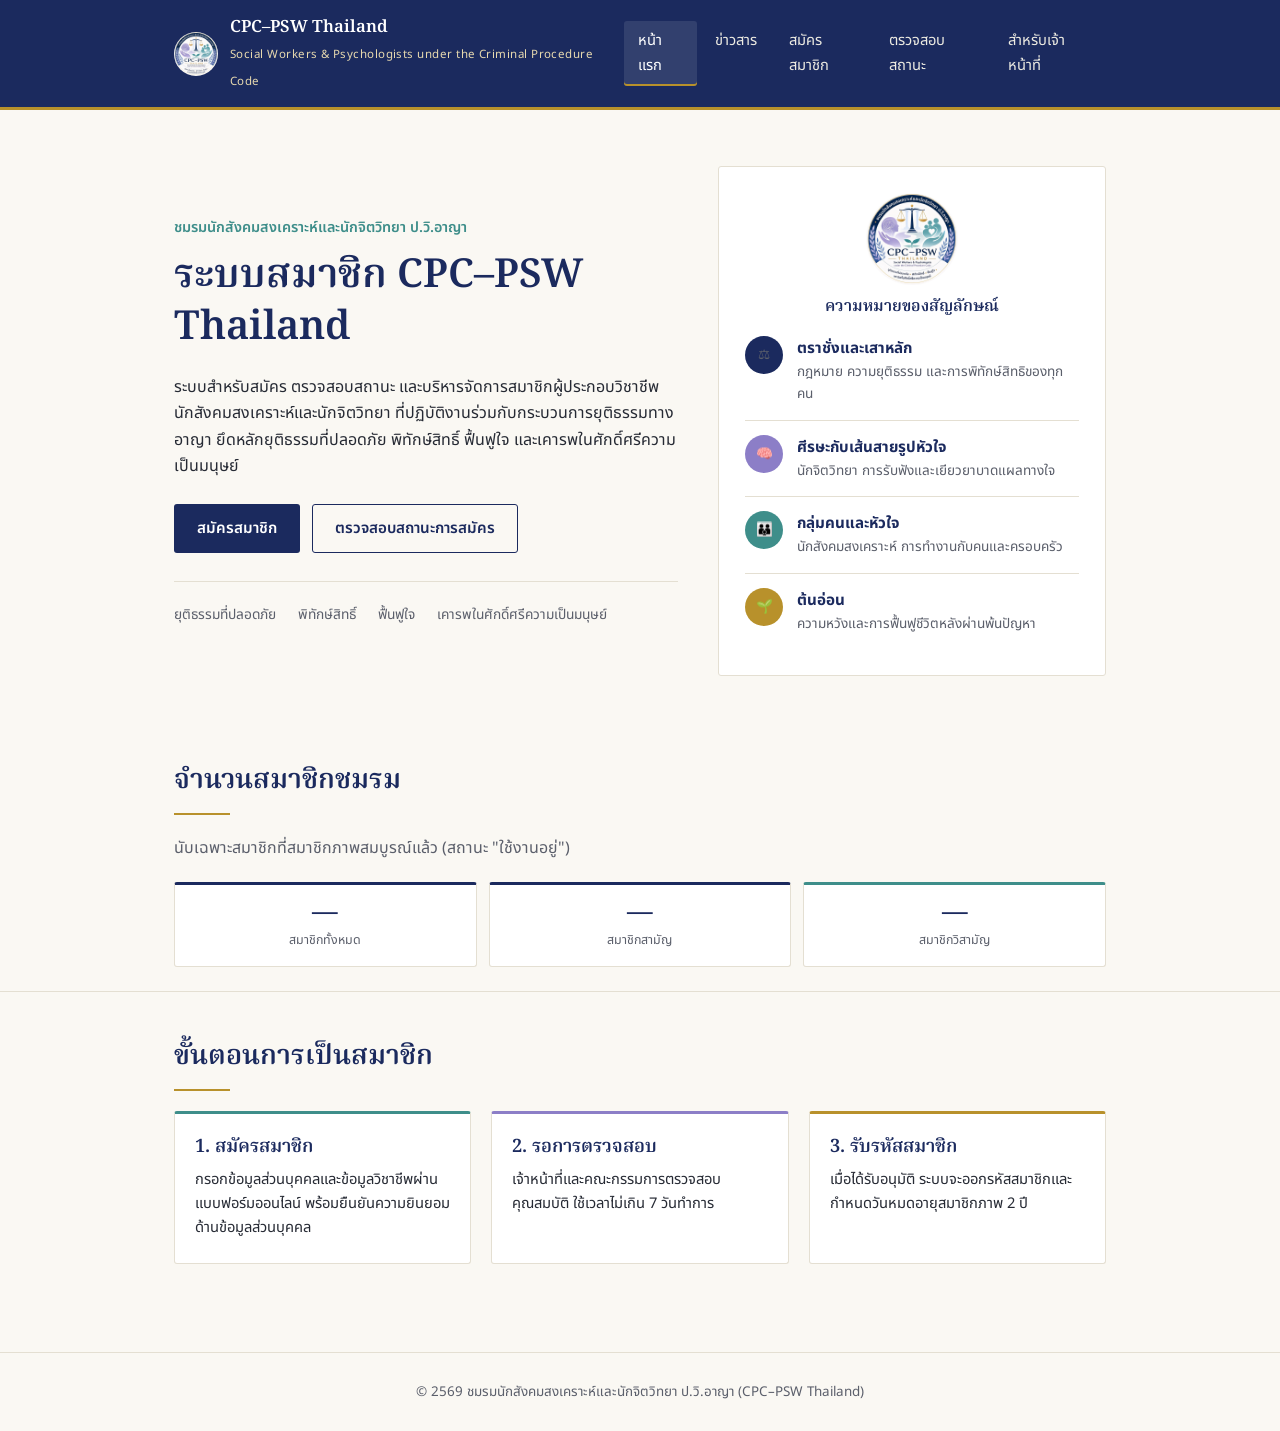
==== commit 9d3e437f: "Add files via upload" ====
--- a/index.html
+++ b/index.html
@@ -22,6 +22,7 @@
     <button class="nav-toggle" aria-label="เปิดเมนู">เมนู</button>
     <nav class="site-nav">
       <a href="index.html" aria-current="page">หน้าแรก</a>
+      <a href="news.html">ข่าวสาร</a>
       <a href="register.html">สมัครสมาชิก</a>
       <a href="status.html">ตรวจสอบสถานะ</a>
       <a href="admin.html">สำหรับเจ้าหน้าที่</a>
--- a/style.css
+++ b/style.css
@@ -1084,6 +1084,128 @@
   letter-spacing: .01em;
 }
 
+/* ---------- news (public) ---------- */
+.news-grid {
+  display: grid;
+  grid-template-columns: repeat(auto-fill, minmax(260px, 1fr));
+  gap: 22px;
+}
+
+.news-card {
+  border: 1px solid var(--line);
+  border-radius: var(--radius);
+  overflow: hidden;
+  background: var(--panel);
+  display: flex;
+  flex-direction: column;
+  text-decoration: none;
+  color: inherit;
+  transition: box-shadow .15s ease, transform .15s ease;
+}
+
+.news-card:hover {
+  box-shadow: 0 10px 24px rgba(18,29,69,.1);
+  transform: translateY(-2px);
+}
+
+.news-card-thumb {
+  width: 100%;
+  aspect-ratio: 16 / 9;
+  object-fit: cover;
+  background: var(--line);
+  display: block;
+}
+
+.news-card-body {
+  padding: 16px 18px 18px;
+  display: flex;
+  flex-direction: column;
+  gap: 7px;
+  flex: 1;
+}
+
+.news-card-date {
+  font-size: .75rem;
+  color: var(--ink-soft);
+}
+
+.news-card-title {
+  font-family: var(--font-display);
+  color: var(--navy);
+  font-size: 1.05rem;
+  font-weight: 700;
+  line-height: 1.4;
+}
+
+.news-card-summary {
+  font-size: .88rem;
+  color: var(--ink-soft);
+  flex: 1;
+  line-height: 1.6;
+}
+
+.news-card-cta {
+  font-size: .84rem;
+  font-weight: 600;
+  color: var(--teal);
+}
+
+.news-detail-back {
+  display: inline-block;
+  margin-bottom: 18px;
+  font-size: .88rem;
+  color: var(--navy);
+  text-decoration: none;
+}
+
+.news-detail-hero {
+  width: 100%;
+  max-height: 420px;
+  object-fit: cover;
+  border-radius: var(--radius);
+  margin-bottom: 22px;
+  border: 1px solid var(--line);
+}
+
+.news-detail-meta {
+  font-size: .85rem;
+  color: var(--ink-soft);
+  margin-bottom: 6px;
+}
+
+.news-detail-content {
+  font-size: .98rem;
+  line-height: 1.85;
+  color: var(--ink);
+  white-space: pre-wrap;
+}
+
+.news-detail-images {
+  display: grid;
+  grid-template-columns: repeat(auto-fit, minmax(200px, 1fr));
+  gap: 14px;
+  margin-top: 26px;
+}
+
+.news-detail-images img {
+  width: 100%;
+  border-radius: var(--radius);
+  border: 1px solid var(--line);
+}
+
+/* ---------- news (admin) ---------- */
+.news-thumb-sm {
+  width: 64px;
+  height: 42px;
+  object-fit: cover;
+  border-radius: 4px;
+  border: 1px solid var(--line);
+  display: block;
+}
+
+.badge-draft { background: #E7E7E7; color: #66686E; }
+.badge-published { background: #D8EEEA; color: #1F6B66; }
+
 /* ---------- footer ---------- */
 .site-footer {
   border-top: 1px solid var(--line);
